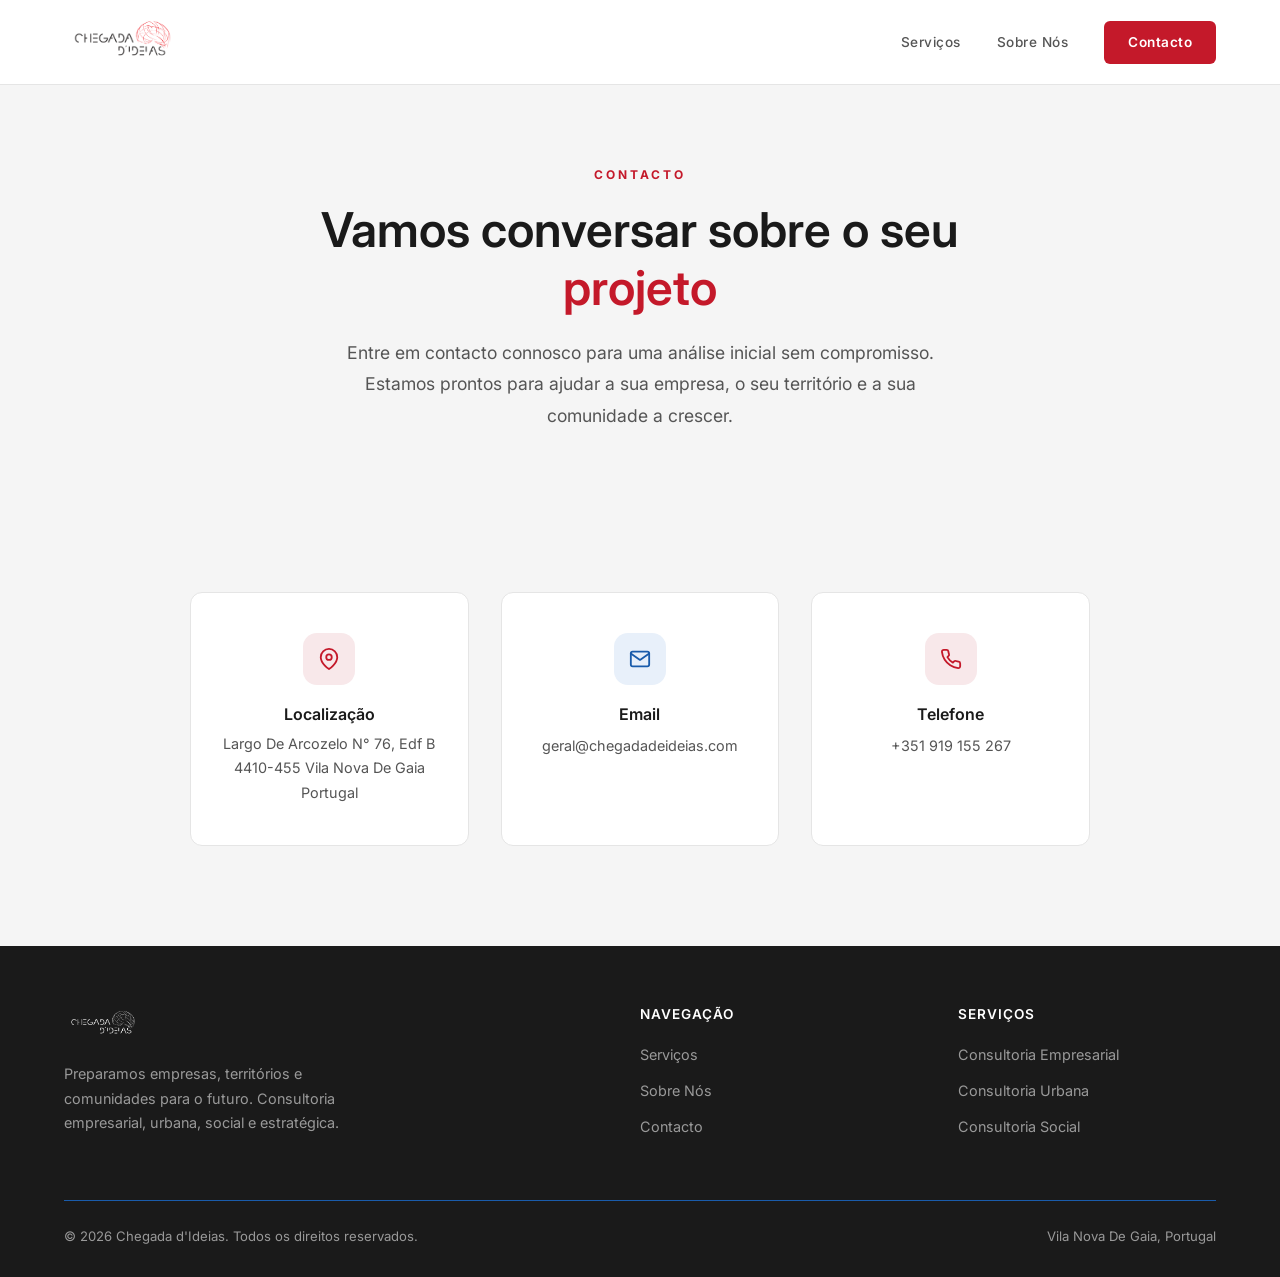
==== contacto.html @ 341591a8 "Adicionar páginas Serviços, Sobre e Contacto com animações - Substituir mapa mundo por rede de conex" ====
<!DOCTYPE html>
<html lang="pt">
<head>
  <meta charset="UTF-8">
  <meta name="viewport" content="width=device-width, initial-scale=1.0">
  <title>Contacto — Chegada d'Ideias</title>
  <meta name="description" content="Entre em contacto com a Chegada d'Ideias. Consultoria empresarial, urbana e social em Vila Nova de Gaia, Portugal.">
  <link rel="icon" href="favicon.ico" type="image/x-icon">
  <link rel="apple-touch-icon" sizes="180x180" href="assets/favicon-180.png">
  <link rel="icon" type="image/png" sizes="192x192" href="assets/favicon-192.png">
  <link rel="preconnect" href="https://fonts.googleapis.com">
  <link rel="preconnect" href="https://fonts.gstatic.com" crossorigin>
  <link href="https://fonts.googleapis.com/css2?family=Inter:wght@400;500;600;700&display=swap" rel="stylesheet">
  <link rel="stylesheet" href="css/style.css">
</head>
<body>

  <!-- ====== NAVBAR ====== -->
  <nav class="navbar scrolled">
    <div class="container">
      <a href="index.html" class="nav-logo">
        <img src="assets/logo-cdi.png" alt="Chegada d'Ideias">
      </a>
      <div class="nav-links">
        <a href="servicos.html">Serviços</a>
        <a href="sobre.html">Sobre Nós</a>
        <a href="contacto.html" class="nav-cta active">Contacto</a>
      </div>
      <button class="nav-toggle" aria-label="Menu">
        <span></span>
        <span></span>
        <span></span>
      </button>
    </div>
  </nav>

  <!-- ====== CONTACTO - HERO ====== -->
  <section class="services-page-hero">
    <div class="container">
      <span class="section-label">Contacto</span>
      <h1 class="services-page-title">Vamos conversar sobre o seu <span>projeto</span></h1>
      <p class="services-page-subtitle">Entre em contacto connosco para uma análise inicial sem compromisso. Estamos prontos para ajudar a sua empresa, o seu território e a sua comunidade a crescer.</p>
    </div>
  </section>

  <!-- ====== CONTACTO - CARTÕES ====== -->
  <section class="contact" id="contacto">
    <div class="container">
      <div class="contact-cards reveal">
        <div class="contact-card">
          <div class="contact-item-icon">
            <svg viewBox="0 0 24 24"><path d="M21 10c0 7-9 13-9 13s-9-6-9-13a9 9 0 0 1 18 0z"/><circle cx="12" cy="10" r="3"/></svg>
          </div>
          <h4>Localização</h4>
          <p>Largo De Arcozelo N° 76, Edf B<br>4410-455 Vila Nova De Gaia<br>Portugal</p>
        </div>
        <div class="contact-card">
          <div class="contact-item-icon">
            <svg viewBox="0 0 24 24"><path d="M4 4h16c1.1 0 2 .9 2 2v12c0 1.1-.9 2-2 2H4c-1.1 0-2-.9-2-2V6c0-1.1.9-2 2-2z"/><polyline points="22,6 12,13 2,6"/></svg>
          </div>
          <h4>Email</h4>
          <a href="mailto:geral@chegadadeideias.com">geral@chegadadeideias.com</a>
        </div>
        <div class="contact-card">
          <div class="contact-item-icon">
            <svg viewBox="0 0 24 24"><path d="M22 16.92v3a2 2 0 0 1-2.18 2 19.79 19.79 0 0 1-8.63-3.07 19.5 19.5 0 0 1-6-6 19.79 19.79 0 0 1-3.07-8.67A2 2 0 0 1 4.11 2h3a2 2 0 0 1 2 1.72c.127.96.361 1.903.7 2.81a2 2 0 0 1-.45 2.11L8.09 9.91a16 16 0 0 0 6 6l1.27-1.27a2 2 0 0 1 2.11-.45c.907.339 1.85.573 2.81.7A2 2 0 0 1 22 16.92z"/></svg>
          </div>
          <h4>Telefone</h4>
          <a href="tel:+351919155267">+351 919 155 267</a>
        </div>
      </div>
    </div>
  </section>

  <!-- ====== FOOTER ====== -->
  <footer class="footer">
    <div class="container">
      <div class="footer-grid">
        <div class="footer-brand">
          <img src="assets/logo-cdi.png" alt="Chegada d'Ideias">
          <p>Preparamos empresas, territórios e comunidades para o futuro. Consultoria empresarial, urbana, social e estratégica.</p>
        </div>
        <div class="footer-col">
          <h4>Navegação</h4>
          <a href="servicos.html">Serviços</a>
          <a href="sobre.html">Sobre Nós</a>
          <a href="contacto.html">Contacto</a>
        </div>
        <div class="footer-col">
          <h4>Serviços</h4>
          <a href="servicos.html#empresarial">Consultoria Empresarial</a>
          <a href="servicos.html#urbana">Consultoria Urbana</a>
          <a href="servicos.html#social">Consultoria Social</a>
        </div>
      </div>
      <div class="footer-bottom">
        <span>&copy; 2026 Chegada d'Ideias. Todos os direitos reservados.</span>
        <span>Vila Nova De Gaia, Portugal</span>
      </div>
    </div>
  </footer>

  <script>
    // Mobile menu
    const toggle = document.querySelector('.nav-toggle');
    const navLinks = document.querySelector('.nav-links');
    toggle.addEventListener('click', () => {
      toggle.classList.toggle('active');
      navLinks.classList.toggle('open');
      document.body.style.overflow = navLinks.classList.contains('open') ? 'hidden' : '';
    });
    navLinks.querySelectorAll('a').forEach(link => {
      link.addEventListener('click', () => {
        toggle.classList.remove('active');
        navLinks.classList.remove('open');
        document.body.style.overflow = '';
      });
    });

    // Scroll reveal
    const reveals = document.querySelectorAll('.reveal');
    const revealObserver = new IntersectionObserver((entries) => {
      entries.forEach(entry => {
        if (entry.isIntersecting) {
          entry.target.classList.add('visible');
          revealObserver.unobserve(entry.target);
        }
      });
    }, { threshold: 0.15 });
    reveals.forEach(el => revealObserver.observe(el));
  </script>
</body>
</html>
---- css/style.css ----
/* ============================================
   Chegada d'Ideias — Landing Page Styles
   ============================================ */

/* --- Reset & Base --- */
*, *::before, *::after {
  margin: 0;
  padding: 0;
  box-sizing: border-box;
}

:root {
  --red: #C4192A;
  --red-dark: #9E1420;
  --red-light: #F8E8EA;
  --blue: #1A5CAB;
  --blue-dark: #134A8A;
  --blue-light: #E8F0FA;
  --green: #2E8B57;
  --green-dark: #1E6B3F;
  --green-light: #E8F5EE;
  --dark: #1A1A1A;
  --gray-900: #2D2D2D;
  --gray-700: #555555;
  --gray-400: #999999;
  --gray-200: #E5E5E5;
  --gray-100: #F5F5F5;
  --white: #FFFFFF;
  --font-heading: 'Inter', sans-serif;
  --font-body: 'Inter', sans-serif;
  --max-width: 1200px;
  --section-padding: 100px 0;
}

html {
  scroll-behavior: smooth;
  font-size: 16px;
}

body {
  font-family: var(--font-body);
  color: var(--dark);
  background: var(--white);
  line-height: 1.7;
  -webkit-font-smoothing: antialiased;
}

a {
  text-decoration: none;
  color: inherit;
}

ul { list-style: none; }

img { max-width: 100%; height: auto; }

.container {
  max-width: var(--max-width);
  margin: 0 auto;
  padding: 0 24px;
}

/* --- Typography --- */
h1, h2, h3, h4 {
  font-family: var(--font-heading);
  font-weight: 600;
  line-height: 1.2;
  color: var(--dark);
}

h1 { font-size: clamp(2.2rem, 5vw, 3.5rem); }
h2 { font-size: clamp(1.8rem, 3.5vw, 2.5rem); }
h3 { font-size: 1.25rem; }

.section-label {
  display: inline-block;
  font-size: 0.75rem;
  font-weight: 700;
  letter-spacing: 3px;
  text-transform: uppercase;
  color: var(--red);
  margin-bottom: 16px;
}

.section-title {
  margin-bottom: 20px;
}

.section-subtitle {
  font-size: 1.1rem;
  color: var(--gray-700);
  max-width: 600px;
  line-height: 1.8;
}

.section-header {
  margin-bottom: 64px;
}

.section-header.center {
  text-align: center;
}

.section-header.center .section-subtitle {
  margin: 0 auto;
}

/* --- Navigation --- */
.navbar {
  position: fixed;
  top: 0;
  left: 0;
  width: 100%;
  z-index: 1000;
  padding: 14px 0;
  background: rgba(255, 255, 255, 0.97);
  backdrop-filter: blur(10px);
  box-shadow: 0 1px 0 var(--gray-200);
}

.navbar .container {
  display: flex;
  justify-content: space-between;
  align-items: center;
}

.nav-logo img {
  height: 48px;
}

.nav-links {
  display: flex;
  gap: 36px;
  align-items: center;
}

.nav-links a {
  font-size: 0.85rem;
  font-weight: 500;
  letter-spacing: 0.5px;
  color: var(--gray-700);
  transition: color 0.2s;
  position: relative;
}

.nav-links a::after {
  content: '';
  position: absolute;
  bottom: -4px;
  left: 0;
  width: 0;
  height: 1.5px;
  background: var(--red);
  transition: width 0.3s ease;
}

.nav-links a:hover,
.nav-links a.active {
  color: var(--dark);
}

.nav-links a:hover::after,
.nav-links a.active::after {
  width: 100%;
}

.nav-cta {
  font-size: 0.85rem !important;
  font-weight: 600 !important;
  color: var(--white) !important;
  background: var(--red);
  padding: 10px 24px;
  border-radius: 6px;
  transition: background 0.2s, transform 0.2s !important;
}

.nav-cta::after { display: none !important; }

.nav-cta:hover {
  background: var(--red-dark) !important;
  transform: translateY(-1px);
}

/* Mobile menu toggle */
.nav-toggle {
  display: none;
  flex-direction: column;
  gap: 5px;
  background: none;
  border: none;
  cursor: pointer;
  padding: 4px;
}

.nav-toggle span {
  display: block;
  width: 24px;
  height: 2px;
  background: var(--dark);
  transition: all 0.3s ease;
}

.nav-toggle.active span:nth-child(1) {
  transform: rotate(45deg) translate(5px, 5px);
}
.nav-toggle.active span:nth-child(2) {
  opacity: 0;
}
.nav-toggle.active span:nth-child(3) {
  transform: rotate(-45deg) translate(5px, -5px);
}

/* --- Hero --- */
.hero {
  min-height: 100vh;
  display: flex;
  align-items: center;
  background: var(--white);
  position: relative;
  overflow: hidden;
}

.hero .container {
  display: grid;
  grid-template-columns: 1fr 1fr;
  gap: 60px;
  align-items: center;
}

.hero-content {
  position: relative;
  z-index: 2;
}

.hero-content h1 {
  margin-bottom: 24px;
}

.hero-content h1 span {
  color: var(--red);
}

.hero-content p {
  font-size: 1.15rem;
  color: var(--gray-700);
  line-height: 1.8;
  margin-bottom: 40px;
  max-width: 500px;
}

.hero-buttons {
  display: flex;
  gap: 16px;
  align-items: center;
}

.btn-primary {
  display: inline-flex;
  align-items: center;
  gap: 8px;
  padding: 14px 32px;
  background: var(--red);
  color: var(--white);
  font-size: 0.95rem;
  font-weight: 600;
  border-radius: 6px;
  border: none;
  cursor: pointer;
  transition: all 0.2s;
}

.btn-primary:hover {
  background: var(--red-dark);
  transform: translateY(-2px);
  box-shadow: 0 8px 24px rgba(196, 25, 42, 0.25);
}

.btn-secondary {
  display: inline-flex;
  align-items: center;
  gap: 8px;
  padding: 14px 32px;
  background: transparent;
  color: var(--blue);
  font-size: 0.95rem;
  font-weight: 600;
  border: 1.5px solid var(--blue);
  border-radius: 6px;
  cursor: pointer;
  transition: all 0.2s;
}

.btn-secondary:hover {
  background: var(--blue);
  color: var(--white);
  border-color: var(--blue);
  transform: translateY(-2px);
  box-shadow: 0 8px 24px rgba(26, 92, 171, 0.2);
}

/* Hero visual — network animation */
.hero-visual {
  position: relative;
  display: flex;
  justify-content: center;
  align-items: center;
}

#networkCanvas {
  width: 100%;
  max-width: 560px;
  aspect-ratio: 560 / 450;
}

@keyframes float {
  0%, 100% { transform: translateY(0); }
  50% { transform: translateY(-15px); }
}

/* --- About --- */
.about {
  padding: var(--section-padding);
  background: var(--gray-100);
}

.about-grid {
  display: grid;
  grid-template-columns: 1fr 1fr;
  gap: 80px;
  align-items: center;
}

.about-text p {
  color: var(--gray-700);
  margin-bottom: 24px;
  font-size: 1.05rem;
}

.about-stats {
  display: grid;
  grid-template-columns: 1fr 1fr;
  gap: 32px;
  margin-top: 40px;
}

.about-stat {
  padding: 24px;
  background: var(--white);
  border-radius: 12px;
}

.about-stat .number {
  font-size: 2rem;
  font-weight: 700;
  color: var(--red);
  display: block;
}

.about-stat:nth-child(2) .number,
.about-stat:nth-child(3) .number {
  color: var(--blue);
}

.about-stat .label {
  font-size: 0.85rem;
  color: var(--gray-400);
  margin-top: 4px;
  display: block;
}

.about-image {
  position: relative;
}

.about-image-wrapper {
  position: relative;
  border-radius: 16px;
  overflow: hidden;
  aspect-ratio: 4/3;
  background: var(--gray-200);
}

.about-image-wrapper::before {
  content: '';
  position: absolute;
  top: -20px;
  right: -20px;
  width: 120px;
  height: 120px;
  border: 2px solid var(--red);
  border-radius: 50%;
  opacity: 0.15;
  z-index: 0;
}

.about-values {
  display: flex;
  flex-direction: column;
  gap: 20px;
}

.value-item {
  display: flex;
  gap: 16px;
  align-items: flex-start;
}

.value-icon {
  width: 44px;
  height: 44px;
  min-width: 44px;
  background: var(--red-light);
  border-radius: 10px;
  display: flex;
  align-items: center;
  justify-content: center;
}

.value-icon svg {
  width: 20px;
  height: 20px;
  stroke: var(--red);
  fill: none;
  stroke-width: 2;
  stroke-linecap: round;
  stroke-linejoin: round;
}

.value-item:nth-child(2) .value-icon,
.value-item:nth-child(4) .value-icon {
  background: var(--blue-light);
}

.value-item:nth-child(2) .value-icon svg,
.value-item:nth-child(4) .value-icon svg {
  stroke: var(--blue);
}

.value-item h4 {
  font-size: 1rem;
  margin-bottom: 4px;
}

.value-item p {
  font-size: 0.9rem;
  color: var(--gray-700);
  line-height: 1.6;
}

/* --- Services --- */
.services {
  padding: var(--section-padding);
  background: var(--white);
}

.services-tabs {
  display: flex;
  gap: 8px;
  margin-bottom: 48px;
  justify-content: center;
}

.tab-btn {
  padding: 12px 28px;
  border: 1.5px solid var(--gray-200);
  background: transparent;
  border-radius: 6px;
  font-size: 0.9rem;
  font-weight: 500;
  color: var(--gray-700);
  cursor: pointer;
  transition: all 0.2s;
}

.tab-btn.active {
  background: var(--dark);
  color: var(--white);
  border-color: var(--dark);
}

.tab-btn:hover:not(.active) {
  border-color: var(--dark);
}

.services-grid {
  display: grid;
  grid-template-columns: repeat(3, 1fr);
  gap: 24px;
}

.service-card {
  padding: 36px 28px;
  border: 1px solid var(--gray-200);
  border-radius: 12px;
  transition: all 0.3s ease;
  cursor: default;
}

.service-card:hover {
  border-color: transparent;
  box-shadow: 0 8px 32px rgba(0,0,0,0.08);
  transform: translateY(-4px);
}

.service-card:hover .service-icon {
  transform: scale(1.1) rotate(5deg);
}

/* Staggered card entrance when accordion opens */
.accordion-panel .service-card {
  opacity: 0;
  transform: translateY(20px);
  transition: opacity 0.4s ease, transform 0.4s ease, border-color 0.3s ease, box-shadow 0.3s ease;
}

.accordion-panel.open .service-card {
  opacity: 1;
  transform: translateY(0);
}

.accordion-panel.open .service-card:nth-child(1) { transition-delay: 0.05s; }
.accordion-panel.open .service-card:nth-child(2) { transition-delay: 0.1s; }
.accordion-panel.open .service-card:nth-child(3) { transition-delay: 0.15s; }
.accordion-panel.open .service-card:nth-child(4) { transition-delay: 0.2s; }
.accordion-panel.open .service-card:nth-child(5) { transition-delay: 0.25s; }
.accordion-panel.open .service-card:nth-child(6) { transition-delay: 0.3s; }

/* Icon bounce on card appear */
.accordion-panel .service-icon {
  transform: scale(0.8);
  transition: transform 0.4s cubic-bezier(0.34, 1.56, 0.64, 1);
}

.accordion-panel.open .service-icon {
  transform: scale(1);
}

.accordion-panel.open .service-card:nth-child(1) .service-icon { transition-delay: 0.15s; }
.accordion-panel.open .service-card:nth-child(2) .service-icon { transition-delay: 0.2s; }
.accordion-panel.open .service-card:nth-child(3) .service-icon { transition-delay: 0.25s; }
.accordion-panel.open .service-card:nth-child(4) .service-icon { transition-delay: 0.3s; }
.accordion-panel.open .service-card:nth-child(5) .service-icon { transition-delay: 0.35s; }
.accordion-panel.open .service-card:nth-child(6) .service-icon { transition-delay: 0.4s; }

/* Colored border on hover per area */
#panel-empresarial .service-card:hover {
  border-color: var(--red);
}

#panel-urbana .service-card:hover {
  border-color: var(--blue);
}

#panel-social .service-card:hover {
  border-color: var(--green);
}

.service-icon {
  width: 48px;
  height: 48px;
  background: var(--red-light);
  border-radius: 12px;
  display: flex;
  align-items: center;
  justify-content: center;
  margin-bottom: 20px;
  transition: transform 0.3s ease;
}

.service-icon svg {
  width: 22px;
  height: 22px;
  stroke: var(--red);
  fill: none;
  stroke-width: 2;
  stroke-linecap: round;
  stroke-linejoin: round;
}

.service-card h3 {
  margin-bottom: 12px;
  font-size: 1.1rem;
}

.service-card p {
  font-size: 0.9rem;
  color: var(--gray-700);
  line-height: 1.7;
}

.service-icon.icon-blue {
  background: var(--blue-light);
}

.service-icon.icon-blue svg {
  stroke: var(--blue);
}

.service-icon.icon-green {
  background: var(--green-light);
}

.service-icon.icon-green svg {
  stroke: var(--green);
}

.tab-content {
  display: none;
}

.tab-content.active {
  display: block;
}

/* --- Contact --- */
.contact {
  padding: var(--section-padding);
  background: var(--gray-100);
}

.contact-cards {
  display: grid;
  grid-template-columns: repeat(3, 1fr);
  gap: 32px;
  max-width: 900px;
  margin: 0 auto;
}

.contact-card {
  text-align: center;
  padding: 40px 28px;
  background: var(--white);
  border: 1px solid var(--gray-200);
  border-radius: 12px;
  transition: all 0.3s ease;
}

.contact-card:hover {
  border-color: transparent;
  box-shadow: 0 8px 32px rgba(0,0,0,0.08);
  transform: translateY(-4px);
}

.contact-card .contact-item-icon {
  width: 52px;
  height: 52px;
  background: var(--red-light);
  border-radius: 14px;
  display: flex;
  align-items: center;
  justify-content: center;
  margin: 0 auto 20px;
}

.contact-card .contact-item-icon svg {
  width: 22px;
  height: 22px;
  stroke: var(--red);
  fill: none;
  stroke-width: 2;
  stroke-linecap: round;
  stroke-linejoin: round;
}

.contact-card:nth-child(2) .contact-item-icon {
  background: var(--blue-light);
}

.contact-card:nth-child(2) .contact-item-icon svg {
  stroke: var(--blue);
}

.contact-card h4 {
  font-size: 1rem;
  margin-bottom: 8px;
}

.contact-card p,
.contact-card a {
  font-size: 0.9rem;
  color: var(--gray-700);
  transition: color 0.2s;
}

.contact-card a:hover {
  color: var(--blue);
}

/* --- Footer --- */
.footer {
  background: var(--dark);
  color: var(--gray-400);
  padding: 60px 0 30px;
}

.footer-grid {
  display: grid;
  grid-template-columns: 2fr 1fr 1fr;
  gap: 60px;
  margin-bottom: 48px;
}

.footer-brand img {
  height: 32px;
  filter: brightness(0) invert(1);
  margin-bottom: 16px;
}

.footer-brand p {
  font-size: 0.9rem;
  line-height: 1.7;
  max-width: 320px;
}

.footer-col h4 {
  color: var(--white);
  font-size: 0.85rem;
  font-weight: 600;
  letter-spacing: 1px;
  text-transform: uppercase;
  margin-bottom: 20px;
}

.footer-col a {
  display: block;
  font-size: 0.9rem;
  color: var(--gray-400);
  margin-bottom: 12px;
  transition: color 0.2s;
}

.footer-col a:hover {
  color: var(--white);
}

.footer-bottom {
  border-top: 1px solid var(--blue);
  padding-top: 24px;
  display: flex;
  justify-content: space-between;
  align-items: center;
  font-size: 0.82rem;
}

/* --- Animations (scroll reveal) --- */
.reveal {
  opacity: 0;
  transform: translateY(30px);
  transition: opacity 0.6s ease, transform 0.6s ease;
}

.reveal.visible {
  opacity: 1;
  transform: translateY(0);
}

/* --- Services Page --- */
.services-page-hero {
  padding: 160px 0 60px;
  background: var(--gray-100);
  text-align: center;
}

.services-page-title {
  font-size: clamp(2rem, 4vw, 3rem);
  max-width: 700px;
  margin: 0 auto 20px;
}

.services-page-title span {
  color: var(--red);
}

.services-page-subtitle {
  font-size: 1.1rem;
  color: var(--gray-700);
  max-width: 600px;
  margin: 0 auto;
  line-height: 1.8;
}

.services-page-section {
  padding: 80px 0;
}

.services-page-section.section-alt {
  background: var(--gray-100);
}

.services-page-section-header {
  margin-bottom: 48px;
}

.services-page-section-label {
  display: flex;
  align-items: center;
  gap: 14px;
  margin-bottom: 12px;
}

.services-page-dot {
  width: 12px;
  height: 12px;
  border-radius: 50%;
  display: inline-block;
}

.services-page-dot.dot-red { background: var(--red); }
.services-page-dot.dot-blue { background: var(--blue); }
.services-page-dot.dot-green { background: var(--green); }

.services-page-section-header h2 {
  font-size: clamp(1.5rem, 3vw, 2rem);
}

.services-page-section-header p {
  font-size: 1.05rem;
  color: var(--gray-700);
  max-width: 600px;
  line-height: 1.7;
}

.services-page-cards {
  padding: 80px 0;
}

.services-accordion {
  display: grid;
  grid-template-columns: repeat(3, 1fr);
  gap: 20px;
  align-items: start;
}

.accordion-card {
  background: var(--white);
  border: 1px solid var(--gray-200);
  border-radius: 16px;
  overflow: hidden;
  transition: box-shadow 0.3s ease, border-color 0.3s ease;
}

.accordion-card:hover {
  border-color: var(--gray-400);
}

.accordion-card.open {
  border-color: var(--red);
  box-shadow: 0 12px 40px rgba(0,0,0,0.1);
}

.accordion-card.open#urbana {
  border-color: var(--blue);
}

.accordion-card.open#social {
  border-color: var(--green);
}

.accordion-header {
  display: flex;
  flex-direction: column;
  align-items: flex-start;
  width: 100%;
  padding: 28px 24px;
  background: none;
  border: none;
  cursor: pointer;
  text-align: left;
  gap: 16px;
}

.accordion-header-left {
  display: flex;
  flex-direction: column;
  align-items: flex-start;
  gap: 16px;
}

.accordion-icon {
  width: 56px;
  height: 56px;
  min-width: 56px;
  border-radius: 14px;
  display: flex;
  align-items: center;
  justify-content: center;
}

.accordion-icon.icon-red {
  background: var(--red-light);
}

.accordion-icon.icon-red svg {
  width: 26px;
  height: 26px;
  stroke: var(--red);
  fill: none;
  stroke-width: 2;
  stroke-linecap: round;
  stroke-linejoin: round;
}

.accordion-icon.icon-blue {
  background: var(--blue-light);
}

.accordion-icon.icon-blue svg {
  width: 26px;
  height: 26px;
  stroke: var(--blue);
  fill: none;
  stroke-width: 2;
  stroke-linecap: round;
  stroke-linejoin: round;
}

.accordion-icon.icon-green {
  background: var(--green-light);
}

.accordion-icon.icon-green svg {
  width: 26px;
  height: 26px;
  stroke: var(--green);
  fill: none;
  stroke-width: 2;
  stroke-linecap: round;
  stroke-linejoin: round;
}

.accordion-header h2 {
  font-size: 1.35rem;
  margin-bottom: 4px;
}

.accordion-header p {
  font-size: 0.9rem;
  color: var(--gray-700);
  line-height: 1.5;
}

.accordion-arrow {
  width: 40px;
  height: 40px;
  min-width: 40px;
  border-radius: 50%;
  background: var(--gray-100);
  display: flex;
  align-items: center;
  justify-content: center;
  align-self: center;
  transition: transform 0.4s cubic-bezier(0.4, 0, 0.2, 1), background 0.3s ease;
}

.accordion-arrow svg {
  width: 20px;
  height: 20px;
  stroke: var(--gray-700);
  fill: none;
  stroke-width: 2;
  stroke-linecap: round;
  stroke-linejoin: round;
}

.accordion-card.open .accordion-arrow {
  transform: rotate(180deg);
  background: var(--dark);
}

.accordion-card.open .accordion-arrow svg {
  stroke: var(--white);
}

.accordion-body {
  max-height: 0;
  overflow: hidden;
  transition: max-height 0.5s cubic-bezier(0.4, 0, 0.2, 1);
}

.accordion-panel {
  grid-column: 1 / -1;
  max-height: 0;
  overflow: hidden;
  transition: max-height 0.5s cubic-bezier(0.4, 0, 0.2, 1);
}

.accordion-panel-inner {
  padding: 8px 0 20px;
}

.accordion-panel .services-grid {
  grid-template-columns: repeat(3, 1fr);
  gap: 20px;
}

.services-page-cta {
  padding: 80px 0;
  background: var(--dark);
  text-align: center;
}

.services-page-cta-content h2 {
  color: var(--white);
  font-size: clamp(1.5rem, 3vw, 2.2rem);
  margin-bottom: 16px;
}

.services-page-cta-content p {
  color: var(--gray-400);
  font-size: 1.1rem;
  margin-bottom: 32px;
}

/* --- About Page --- */
.about-page-hero {
  padding: 160px 0 60px;
  background: var(--gray-100);
  text-align: center;
}

.about-page-title {
  font-size: clamp(2rem, 4vw, 3rem);
  max-width: 700px;
  margin: 0 auto;
}

.about-page-title span {
  color: var(--red);
}

.about-page-content {
  padding: 80px 0 100px;
}

.about-page-grid {
  display: grid;
  grid-template-columns: 1fr 380px;
  gap: 80px;
  align-items: start;
}

.about-page-intro {
  margin-bottom: 48px;
  padding-bottom: 48px;
  border-bottom: 1px solid var(--gray-200);
}

.about-page-text .lead {
  font-size: 1.25rem;
  color: var(--gray-700);
  line-height: 1.9;
  font-weight: 500;
}

.about-page-block {
  margin-bottom: 40px;
}

.about-page-block h2 {
  font-size: 1.3rem;
  margin-bottom: 16px;
  color: var(--dark);
  position: relative;
  padding-left: 20px;
}

.about-page-block h2::before {
  content: '';
  position: absolute;
  left: 0;
  top: 4px;
  width: 4px;
  height: 22px;
  background: var(--red);
  border-radius: 2px;
}

.about-page-block:nth-child(3) h2::before { background: var(--blue); }
.about-page-block:nth-child(4) h2::before { background: var(--red); }
.about-page-block:nth-child(5) h2::before { background: var(--blue); }

.about-page-block p {
  font-size: 1.05rem;
  color: var(--gray-700);
  line-height: 1.85;
}

.about-page-cta {
  margin-top: 56px;
  padding-top: 48px;
  border-top: 1px solid var(--gray-200);
  text-align: center;
}

.about-page-cta .lead {
  font-size: 1.3rem;
  font-weight: 600;
  color: var(--dark);
  margin-bottom: 28px;
  font-style: italic;
}

.about-page-sidebar {
  position: sticky;
  top: 100px;
}

.about-page-values {
  background: var(--gray-100);
  border-radius: 16px;
  padding: 32px;
  margin-bottom: 24px;
}

.about-page-values h3 {
  font-size: 1rem;
  font-weight: 700;
  text-transform: uppercase;
  letter-spacing: 2px;
  color: var(--dark);
  margin-bottom: 24px;
  font-size: 0.8rem;
}

.about-page-values .value-item {
  margin-bottom: 20px;
}

.about-page-values .value-item:last-child {
  margin-bottom: 0;
}

.about-page-stats {
  display: grid;
  grid-template-columns: 1fr 1fr;
  gap: 16px;
}

.about-page-stats .about-stat {
  background: var(--gray-100);
  border-radius: 12px;
  padding: 24px;
  text-align: center;
}

/* --- Responsive --- */
@media (max-width: 1024px) {
  .hero .container {
    grid-template-columns: 1fr;
    gap: 40px;
    text-align: center;
  }

  .hero-content p { margin: 0 auto 40px; }
  .hero-buttons { justify-content: center; }
  .hero-visual { display: none; }

  .about-grid {
    grid-template-columns: 1fr;
    gap: 48px;
  }

  .about-image { order: -1; }

  .about-page-grid {
    grid-template-columns: 1fr;
    gap: 48px;
  }

  .about-page-sidebar {
    position: static;
  }

  .services-accordion {
    grid-template-columns: 1fr;
  }

  .accordion-header {
    flex-direction: row;
    align-items: center;
    justify-content: space-between;
    padding: 32px 36px;
    gap: 24px;
  }

  .accordion-header-left {
    flex-direction: row;
    align-items: center;
    gap: 24px;
  }

  .accordion-panel .services-grid {
    grid-template-columns: repeat(2, 1fr);
  }

  .services-grid {
    grid-template-columns: repeat(2, 1fr);
  }

  .contact-cards {
    grid-template-columns: repeat(3, 1fr);
  }

  .footer-grid {
    grid-template-columns: 1fr 1fr;
    gap: 40px;
  }
}

@media (max-width: 768px) {
  :root {
    --section-padding: 72px 0;
  }

  .nav-links {
    display: none;
    position: fixed;
    top: 0;
    left: 0;
    width: 100%;
    height: 100vh;
    background: var(--white);
    flex-direction: column;
    justify-content: center;
    gap: 32px;
    z-index: 999;
  }

  .nav-links.open {
    display: flex;
  }

  .nav-links a {
    font-size: 1.2rem;
  }

  .nav-toggle {
    display: flex;
    z-index: 1001;
  }

  .services-grid {
    grid-template-columns: 1fr;
  }

  .services-tabs {
    flex-wrap: wrap;
  }


  .contact-cards {
    grid-template-columns: 1fr;
    max-width: 400px;
    margin: 0 auto;
  }

  .about-stats {
    grid-template-columns: 1fr 1fr;
  }

  .services-page-hero {
    padding: 120px 0 40px;
  }

  .services-page-cards {
    padding: 48px 0;
  }

  .accordion-header {
    padding: 24px 20px;
    gap: 16px;
  }

  .accordion-header-left {
    gap: 16px;
  }

  .accordion-icon {
    width: 48px;
    height: 48px;
    min-width: 48px;
  }

  .accordion-header h2 {
    font-size: 1.1rem;
  }

  .accordion-header p {
    font-size: 0.82rem;
  }

  .accordion-panel .services-grid {
    grid-template-columns: 1fr;
  }

  .services-page-cta {
    padding: 48px 0;
  }

  .about-page-hero {
    padding: 120px 0 40px;
  }

  .about-page-content {
    padding: 48px 0 72px;
  }

  .about-page-stats {
    grid-template-columns: 1fr 1fr;
  }

  .footer-grid {
    grid-template-columns: 1fr;
    gap: 32px;
  }

  .footer-bottom {
    flex-direction: column;
    gap: 12px;
    text-align: center;
  }

  .hero-buttons {
    flex-direction: column;
  }
}
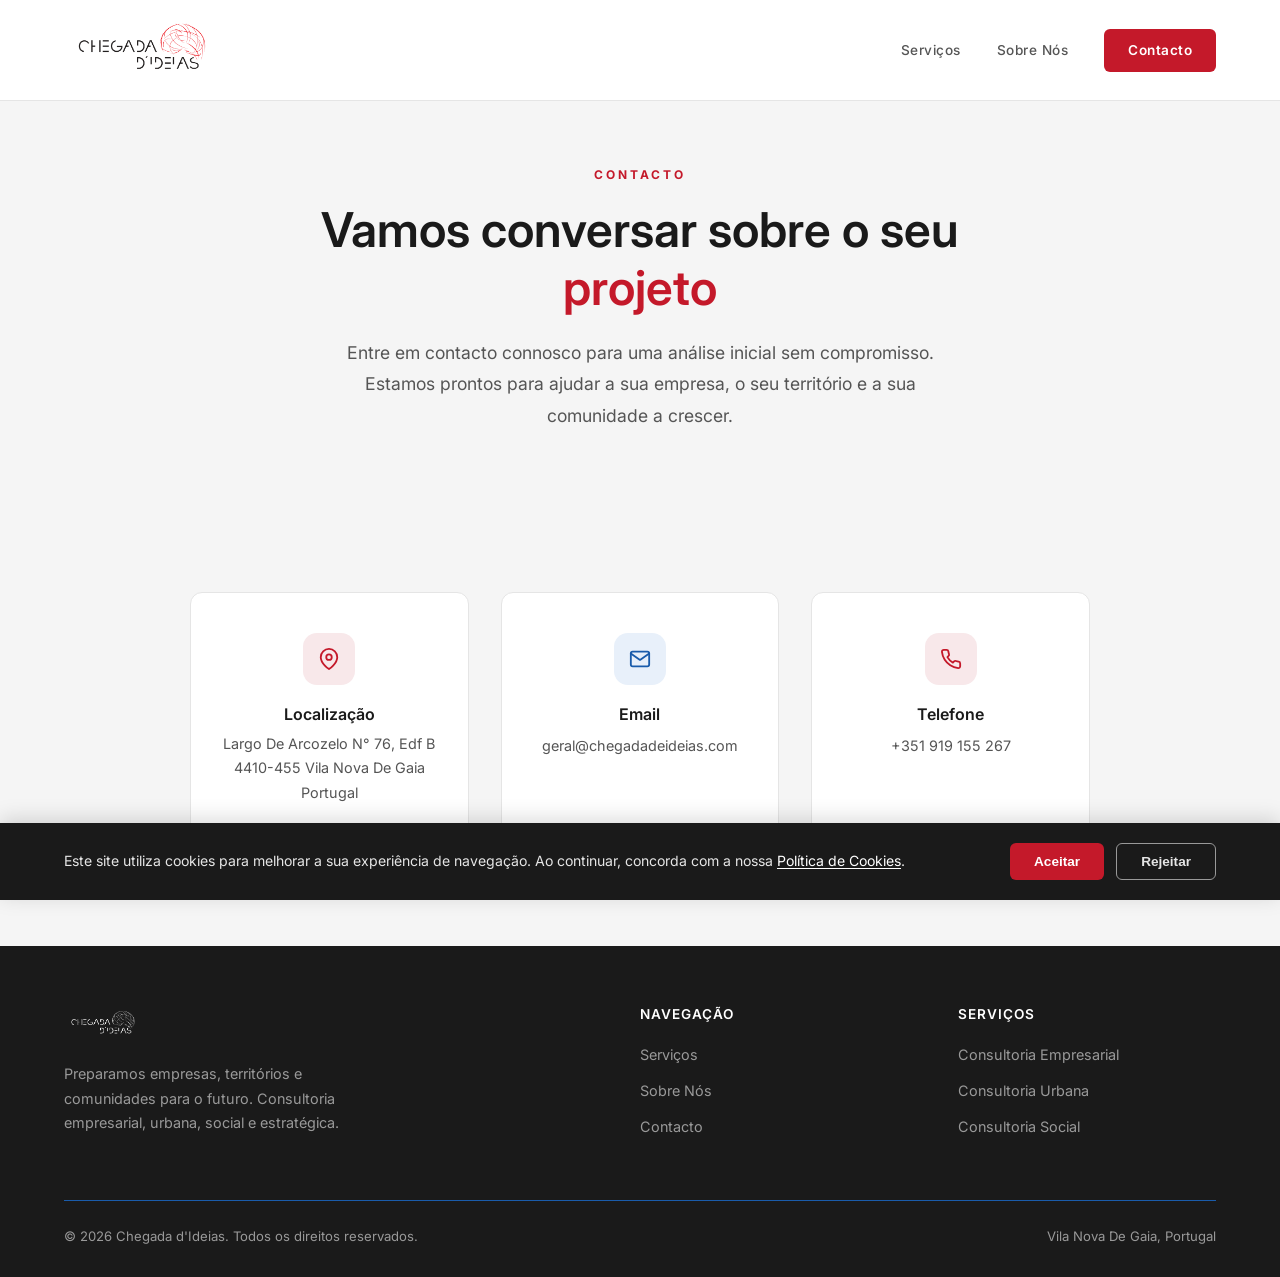
==== commit b3fd07e7: "Aumentar logotipo na navbar e adicionar banner de cookies RGPD Co-Authored-By: Claude Opus 4.6 <nore" ====
--- a/contacto.html
+++ b/contacto.html
@@ -100,6 +100,17 @@
     </div>
   </footer>
 
+  <!-- ====== COOKIE BANNER ====== -->
+  <div class="cookie-banner" id="cookieBanner">
+    <div class="container">
+      <p>Este site utiliza cookies para melhorar a sua experiência de navegação. Ao continuar, concorda com a nossa <a href="#">Política de Cookies</a>.</p>
+      <div class="cookie-buttons">
+        <button class="cookie-btn cookie-btn-accept" id="cookieAccept">Aceitar</button>
+        <button class="cookie-btn cookie-btn-reject" id="cookieReject">Rejeitar</button>
+      </div>
+    </div>
+  </div>
+
   <script>
     // Mobile menu
     const toggle = document.querySelector('.nav-toggle');
@@ -128,6 +139,16 @@
       });
     }, { threshold: 0.15 });
     reveals.forEach(el => revealObserver.observe(el));
+
+    // Cookie consent
+    const cookieBanner = document.getElementById('cookieBanner');
+    const cookieAccept = document.getElementById('cookieAccept');
+    const cookieReject = document.getElementById('cookieReject');
+    if (cookieBanner && !localStorage.getItem('cookieConsent')) {
+      setTimeout(() => cookieBanner.classList.add('visible'), 800);
+    }
+    if (cookieAccept) cookieAccept.addEventListener('click', () => { localStorage.setItem('cookieConsent', 'accepted'); cookieBanner.classList.remove('visible'); });
+    if (cookieReject) cookieReject.addEventListener('click', () => { localStorage.setItem('cookieConsent', 'rejected'); cookieBanner.classList.remove('visible'); });
   </script>
 </body>
 </html>
--- a/css/style.css
+++ b/css/style.css
@@ -125,7 +125,7 @@
 }
 
 .nav-logo img {
-  height: 48px;
+  height: 64px;
 }
 
 .nav-links {
@@ -1324,3 +1324,93 @@
     flex-direction: column;
   }
 }
+
+/* --- Cookie Consent Banner --- */
+.cookie-banner {
+  position: fixed;
+  bottom: 0;
+  left: 0;
+  width: 100%;
+  background: var(--dark);
+  color: var(--gray-200);
+  z-index: 9999;
+  padding: 20px 0;
+  box-shadow: 0 -4px 20px rgba(0,0,0,0.15);
+  transform: translateY(100%);
+  transition: transform 0.4s ease;
+}
+
+.cookie-banner.visible {
+  transform: translateY(0);
+}
+
+.cookie-banner .container {
+  display: flex;
+  align-items: center;
+  justify-content: space-between;
+  gap: 24px;
+}
+
+.cookie-banner p {
+  font-size: 0.88rem;
+  line-height: 1.6;
+  flex: 1;
+}
+
+.cookie-banner a {
+  color: var(--white);
+  text-decoration: underline;
+  text-underline-offset: 2px;
+}
+
+.cookie-banner a:hover {
+  color: var(--red-light);
+}
+
+.cookie-buttons {
+  display: flex;
+  gap: 12px;
+  flex-shrink: 0;
+}
+
+.cookie-btn {
+  padding: 10px 24px;
+  border-radius: 6px;
+  font-size: 0.85rem;
+  font-weight: 600;
+  cursor: pointer;
+  border: none;
+  transition: all 0.2s;
+}
+
+.cookie-btn-accept {
+  background: var(--red);
+  color: var(--white);
+}
+
+.cookie-btn-accept:hover {
+  background: var(--red-dark);
+}
+
+.cookie-btn-reject {
+  background: transparent;
+  color: var(--gray-200);
+  border: 1px solid var(--gray-400);
+}
+
+.cookie-btn-reject:hover {
+  border-color: var(--white);
+  color: var(--white);
+}
+
+@media (max-width: 768px) {
+  .cookie-banner .container {
+    flex-direction: column;
+    text-align: center;
+  }
+
+  .cookie-buttons {
+    width: 100%;
+    justify-content: center;
+  }
+}
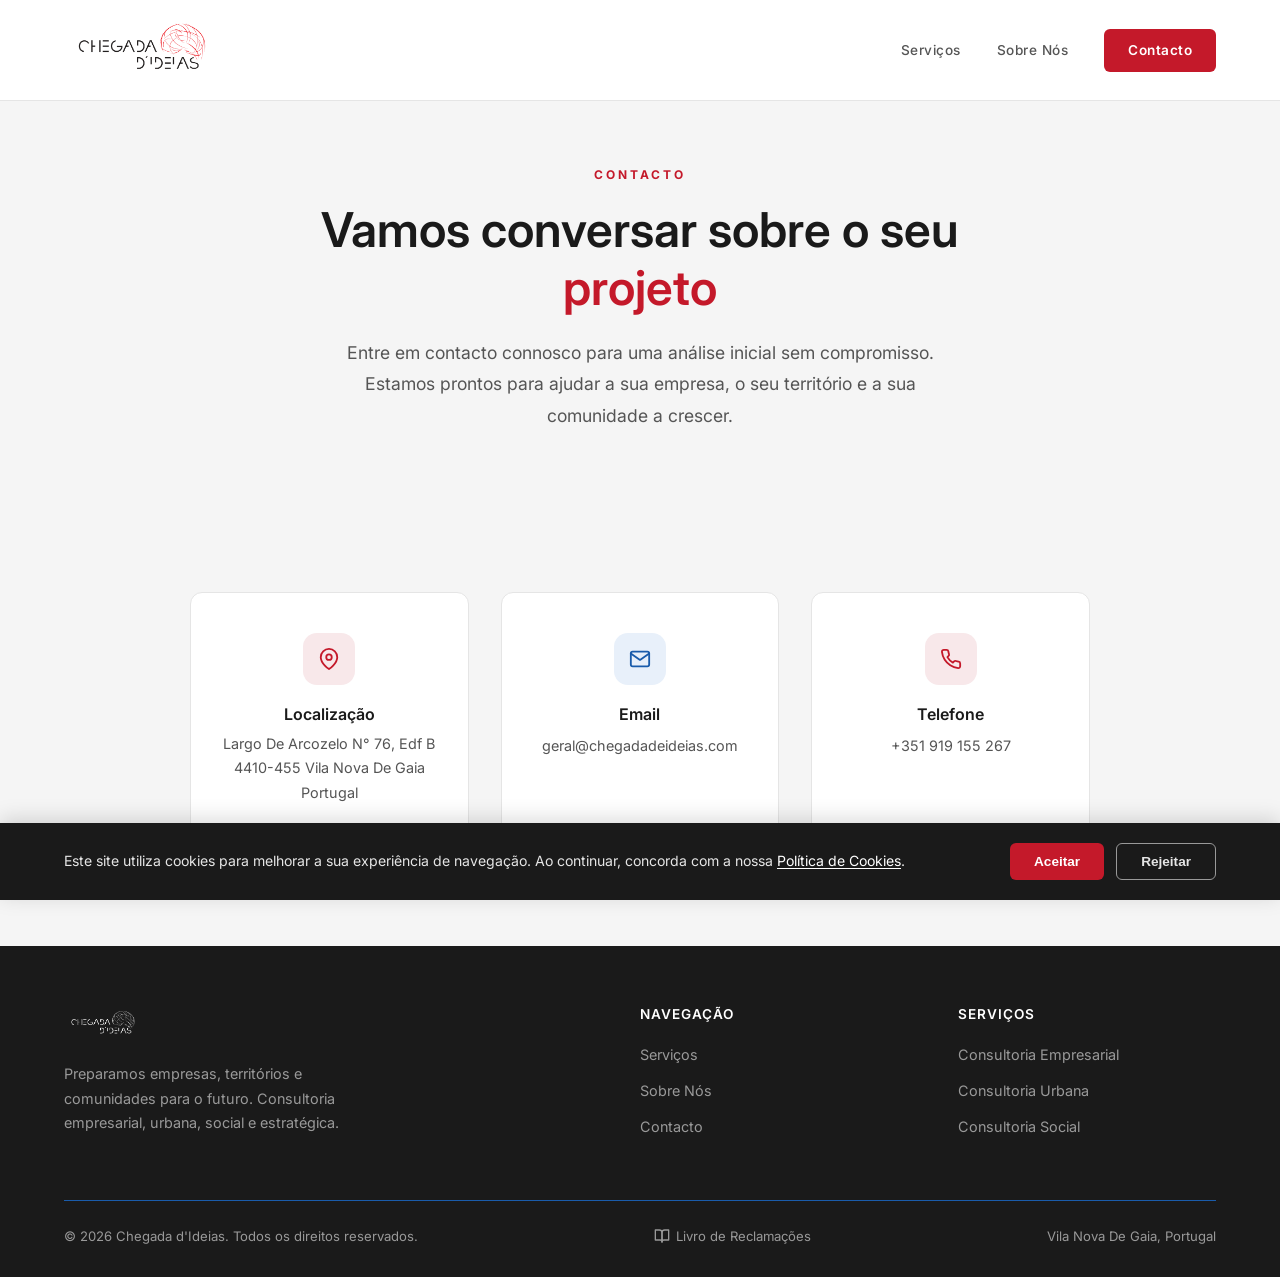
==== commit c0629865: "Adicionar espaçamento hero e Livro de Reclamações no footer Co-Authored-By: Claude Opus 4.6 <noreply" ====
--- a/contacto.html
+++ b/contacto.html
@@ -95,6 +95,10 @@
       </div>
       <div class="footer-bottom">
         <span>&copy; 2026 Chegada d'Ideias. Todos os direitos reservados.</span>
+        <a href="https://www.livroreclamacoes.pt/" target="_blank" rel="noopener noreferrer" class="footer-reclamacoes">
+          <svg width="16" height="16" viewBox="0 0 24 24" fill="none" stroke="currentColor" stroke-width="2" stroke-linecap="round" stroke-linejoin="round"><path d="M2 3h6a4 4 0 0 1 4 4v14a3 3 0 0 0-3-3H2z"/><path d="M22 3h-6a4 4 0 0 0-4 4v14a3 3 0 0 1 3-3h7z"/></svg>
+          Livro de Reclamações
+        </a>
         <span>Vila Nova De Gaia, Portugal</span>
       </div>
     </div>
--- a/css/style.css
+++ b/css/style.css
@@ -215,6 +215,7 @@
   min-height: 100vh;
   display: flex;
   align-items: center;
+  padding-top: 100px;
   background: var(--white);
   position: relative;
   overflow: hidden;
@@ -740,6 +741,18 @@
   justify-content: space-between;
   align-items: center;
   font-size: 0.82rem;
+}
+
+.footer-reclamacoes {
+  display: inline-flex;
+  align-items: center;
+  gap: 6px;
+  color: var(--gray-400);
+  transition: color 0.2s;
+}
+
+.footer-reclamacoes:hover {
+  color: var(--white);
 }
 
 /* --- Animations (scroll reveal) --- */
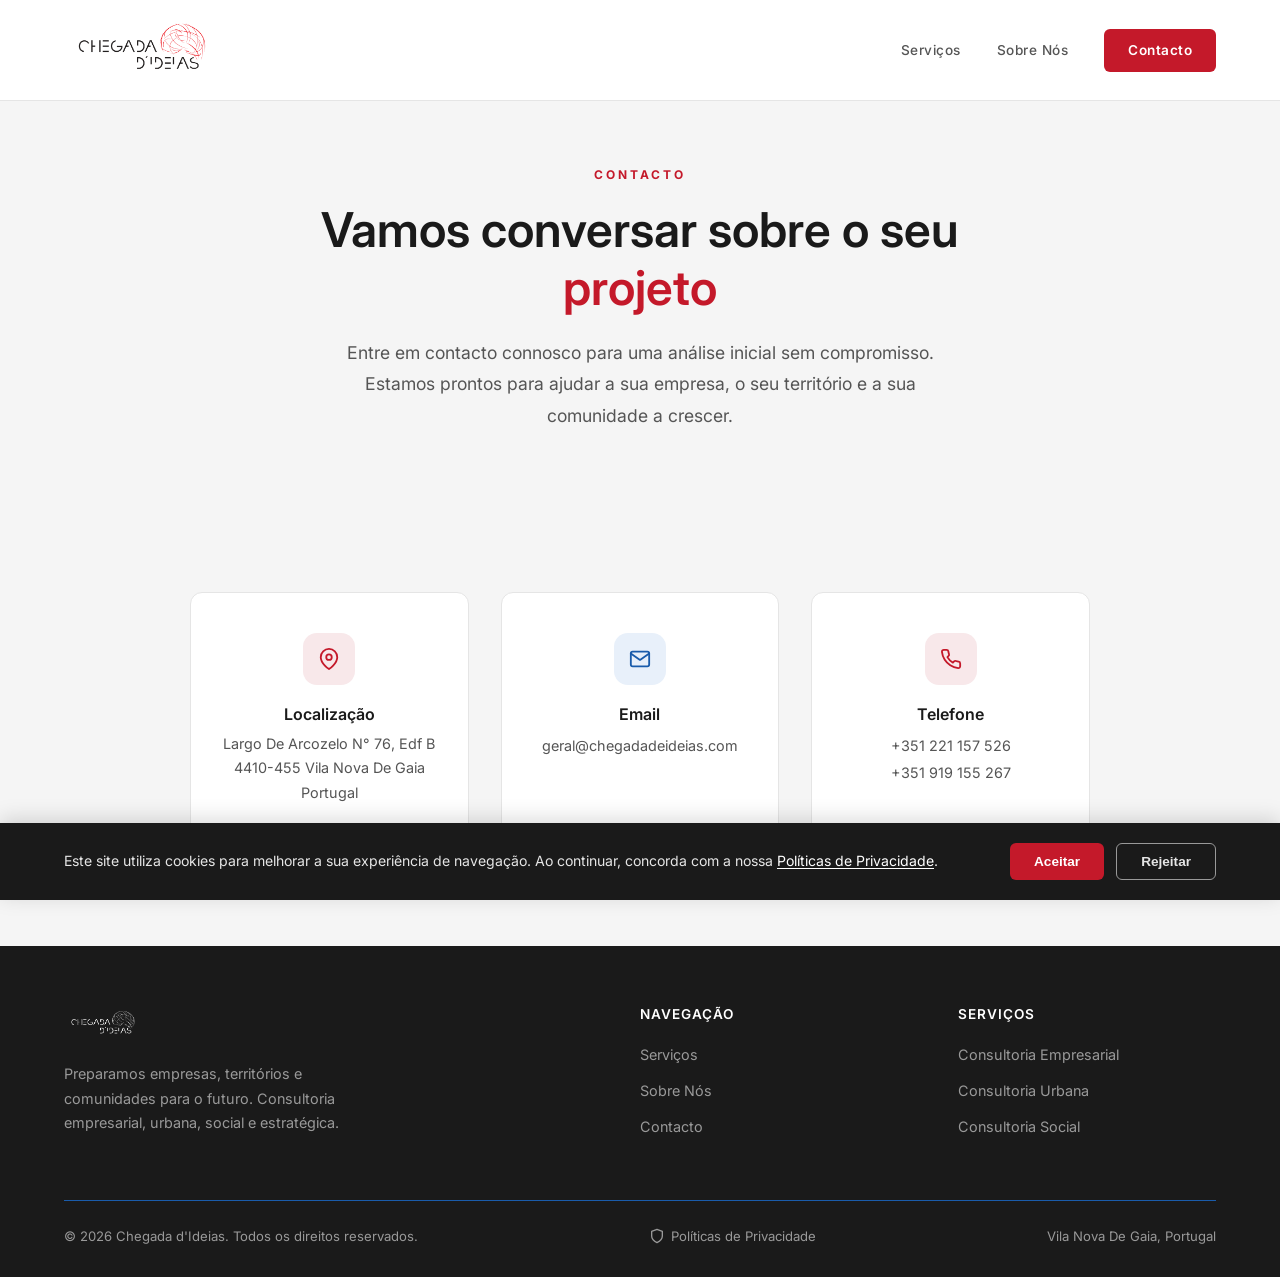
==== commit 426fa53b: "Adicionar página Políticas de Privacidade, telefone fixo e remover Livro de Reclamações Co-Authored-" ====
--- a/contacto.html
+++ b/contacto.html
@@ -66,6 +66,7 @@
             <svg viewBox="0 0 24 24"><path d="M22 16.92v3a2 2 0 0 1-2.18 2 19.79 19.79 0 0 1-8.63-3.07 19.5 19.5 0 0 1-6-6 19.79 19.79 0 0 1-3.07-8.67A2 2 0 0 1 4.11 2h3a2 2 0 0 1 2 1.72c.127.96.361 1.903.7 2.81a2 2 0 0 1-.45 2.11L8.09 9.91a16 16 0 0 0 6 6l1.27-1.27a2 2 0 0 1 2.11-.45c.907.339 1.85.573 2.81.7A2 2 0 0 1 22 16.92z"/></svg>
           </div>
           <h4>Telefone</h4>
+          <a href="tel:+351221157526">+351 221 157 526</a><br>
           <a href="tel:+351919155267">+351 919 155 267</a>
         </div>
       </div>
@@ -95,9 +96,9 @@
       </div>
       <div class="footer-bottom">
         <span>&copy; 2026 Chegada d'Ideias. Todos os direitos reservados.</span>
-        <a href="https://www.livroreclamacoes.pt/" target="_blank" rel="noopener noreferrer" class="footer-reclamacoes">
-          <svg width="16" height="16" viewBox="0 0 24 24" fill="none" stroke="currentColor" stroke-width="2" stroke-linecap="round" stroke-linejoin="round"><path d="M2 3h6a4 4 0 0 1 4 4v14a3 3 0 0 0-3-3H2z"/><path d="M22 3h-6a4 4 0 0 0-4 4v14a3 3 0 0 1 3-3h7z"/></svg>
-          Livro de Reclamações
+        <a href="privacidade.html" class="footer-reclamacoes">
+          <svg width="16" height="16" viewBox="0 0 24 24" fill="none" stroke="currentColor" stroke-width="2" stroke-linecap="round" stroke-linejoin="round"><path d="M12 22s8-4 8-10V5l-8-3-8 3v7c0 6 8 10 8 10z"/></svg>
+          Políticas de Privacidade
         </a>
         <span>Vila Nova De Gaia, Portugal</span>
       </div>
@@ -107,7 +108,7 @@
   <!-- ====== COOKIE BANNER ====== -->
   <div class="cookie-banner" id="cookieBanner">
     <div class="container">
-      <p>Este site utiliza cookies para melhorar a sua experiência de navegação. Ao continuar, concorda com a nossa <a href="#">Política de Cookies</a>.</p>
+      <p>Este site utiliza cookies para melhorar a sua experiência de navegação. Ao continuar, concorda com a nossa <a href="privacidade.html">Políticas de Privacidade</a>.</p>
       <div class="cookie-buttons">
         <button class="cookie-btn cookie-btn-accept" id="cookieAccept">Aceitar</button>
         <button class="cookie-btn cookie-btn-reject" id="cookieReject">Rejeitar</button>
--- a/css/style.css
+++ b/css/style.css
@@ -755,6 +755,83 @@
   color: var(--white);
 }
 
+/* --- Privacy Page --- */
+.privacy-content {
+  padding: 80px 0 100px;
+}
+
+.privacy-body {
+  max-width: 760px;
+  margin: 0 auto;
+}
+
+.privacy-intro {
+  font-size: 1.2rem;
+  font-weight: 500;
+  color: var(--dark);
+  margin-bottom: 32px;
+}
+
+.privacy-body p {
+  font-size: 1.05rem;
+  color: var(--gray-700);
+  line-height: 1.85;
+  margin-bottom: 20px;
+}
+
+.privacy-body h2 {
+  font-size: 1.3rem;
+  margin-top: 48px;
+  margin-bottom: 16px;
+  color: var(--dark);
+  position: relative;
+  padding-left: 20px;
+}
+
+.privacy-body h2::before {
+  content: '';
+  position: absolute;
+  left: 0;
+  top: 4px;
+  width: 4px;
+  height: 22px;
+  background: var(--red);
+  border-radius: 2px;
+}
+
+.privacy-body h2:nth-of-type(even)::before {
+  background: var(--blue);
+}
+
+.privacy-body ol {
+  padding-left: 24px;
+  margin-bottom: 20px;
+}
+
+.privacy-body ol li {
+  font-size: 1.05rem;
+  color: var(--gray-700);
+  line-height: 1.85;
+  margin-bottom: 8px;
+  list-style: decimal;
+}
+
+.privacy-body a {
+  color: var(--blue);
+  text-decoration: underline;
+  text-underline-offset: 2px;
+}
+
+.privacy-body a:hover {
+  color: var(--red);
+}
+
+@media (max-width: 768px) {
+  .privacy-content {
+    padding: 48px 0 72px;
+  }
+}
+
 /* --- Animations (scroll reveal) --- */
 .reveal {
   opacity: 0;
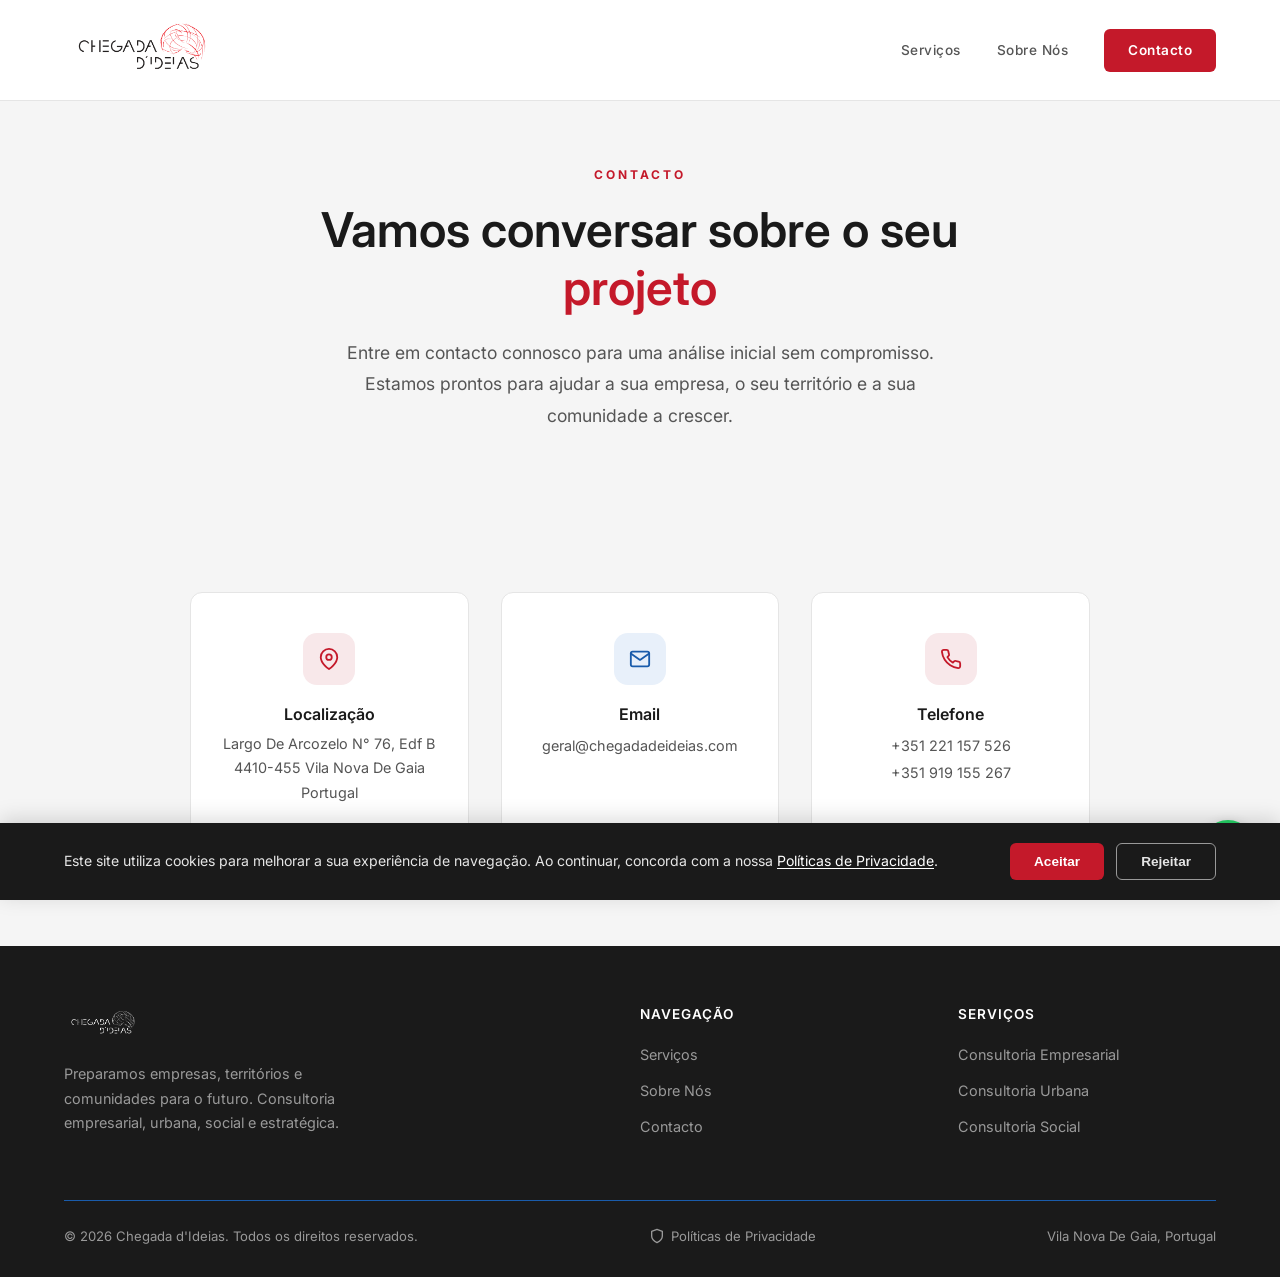
==== commit 178e7991: "Adicionar botão flutuante WhatsApp e encurtar textos dos serviços Co-Authored-By: Claude Opus 4.6 <n" ====
--- a/contacto.html
+++ b/contacto.html
@@ -18,13 +18,13 @@
   <!-- ====== NAVBAR ====== -->
   <nav class="navbar scrolled">
     <div class="container">
-      <a href="index.html" class="nav-logo">
+      <a href="/" class="nav-logo">
         <img src="assets/logo-cdi.png" alt="Chegada d'Ideias">
       </a>
       <div class="nav-links">
-        <a href="servicos.html">Serviços</a>
-        <a href="sobre.html">Sobre Nós</a>
-        <a href="contacto.html" class="nav-cta active">Contacto</a>
+        <a href="servicos">Serviços</a>
+        <a href="sobre">Sobre Nós</a>
+        <a href="contacto" class="nav-cta active">Contacto</a>
       </div>
       <button class="nav-toggle" aria-label="Menu">
         <span></span>
@@ -83,20 +83,20 @@
         </div>
         <div class="footer-col">
           <h4>Navegação</h4>
-          <a href="servicos.html">Serviços</a>
-          <a href="sobre.html">Sobre Nós</a>
-          <a href="contacto.html">Contacto</a>
+          <a href="servicos">Serviços</a>
+          <a href="sobre">Sobre Nós</a>
+          <a href="contacto">Contacto</a>
         </div>
         <div class="footer-col">
           <h4>Serviços</h4>
-          <a href="servicos.html#empresarial">Consultoria Empresarial</a>
-          <a href="servicos.html#urbana">Consultoria Urbana</a>
-          <a href="servicos.html#social">Consultoria Social</a>
+          <a href="servicos#empresarial">Consultoria Empresarial</a>
+          <a href="servicos#urbana">Consultoria Urbana</a>
+          <a href="servicos#social">Consultoria Social</a>
         </div>
       </div>
       <div class="footer-bottom">
         <span>&copy; 2026 Chegada d'Ideias. Todos os direitos reservados.</span>
-        <a href="privacidade.html" class="footer-reclamacoes">
+        <a href="privacidade" class="footer-reclamacoes">
           <svg width="16" height="16" viewBox="0 0 24 24" fill="none" stroke="currentColor" stroke-width="2" stroke-linecap="round" stroke-linejoin="round"><path d="M12 22s8-4 8-10V5l-8-3-8 3v7c0 6 8 10 8 10z"/></svg>
           Políticas de Privacidade
         </a>
@@ -108,13 +108,18 @@
   <!-- ====== COOKIE BANNER ====== -->
   <div class="cookie-banner" id="cookieBanner">
     <div class="container">
-      <p>Este site utiliza cookies para melhorar a sua experiência de navegação. Ao continuar, concorda com a nossa <a href="privacidade.html">Políticas de Privacidade</a>.</p>
+      <p>Este site utiliza cookies para melhorar a sua experiência de navegação. Ao continuar, concorda com a nossa <a href="privacidade">Políticas de Privacidade</a>.</p>
       <div class="cookie-buttons">
         <button class="cookie-btn cookie-btn-accept" id="cookieAccept">Aceitar</button>
         <button class="cookie-btn cookie-btn-reject" id="cookieReject">Rejeitar</button>
       </div>
     </div>
   </div>
+
+  <!-- ====== WHATSAPP FLOAT ====== -->
+  <a href="https://wa.me/351919155267" target="_blank" rel="noopener" class="whatsapp-float" aria-label="Contactar via WhatsApp">
+    <svg viewBox="0 0 32 32"><path d="M16.004 0h-.008C7.174 0 0 7.176 0 16.004c0 3.5 1.132 6.744 3.058 9.374L1.058 31.14l5.964-1.966A15.9 15.9 0 0 0 16.004 32C24.826 32 32 24.826 32 16.004S24.826 0 16.004 0zm9.302 22.602c-.388 1.094-1.938 2.002-3.168 2.266-.844.18-1.946.322-5.66-1.216-4.752-1.966-7.808-6.786-8.044-7.1-.228-.316-1.906-2.54-1.906-4.844s1.206-3.436 1.636-3.906c.388-.424.916-.598 1.218-.598.152 0 .288.008.41.014.43.018.646.044.93.72.354.846 1.218 2.966 1.324 3.182.108.216.216.506.072.792-.136.294-.256.424-.472.676-.216.252-.422.446-.638.718-.194.236-.414.49-.172.922.242.424 1.076 1.776 2.312 2.878 1.59 1.416 2.886 1.87 3.354 2.06.354.144.774.108 1.024-.152.318-.332.71-.882 1.108-1.424.284-.388.642-.436 1.032-.29.396.14 2.508 1.182 2.938 1.398.43.216.716.324.822.504.104.18.104 1.042-.284 2.136z"/></svg>
+  </a>
 
   <script>
     // Mobile menu
--- a/css/style.css
+++ b/css/style.css
@@ -35,6 +35,7 @@
 html {
   scroll-behavior: smooth;
   font-size: 16px;
+  background: var(--dark);
 }
 
 body {
@@ -43,6 +44,10 @@
   background: var(--white);
   line-height: 1.7;
   -webkit-font-smoothing: antialiased;
+  min-height: 100vh;
+  min-height: 100dvh;
+  display: flex;
+  flex-direction: column;
 }
 
 a {
@@ -212,10 +217,12 @@
 
 /* --- Hero --- */
 .hero {
-  min-height: 100vh;
+  min-height: min(100vh, 900px);
+  min-height: min(100dvh, 900px);
   display: flex;
   align-items: center;
   padding-top: 100px;
+  padding-bottom: 40px;
   background: var(--white);
   position: relative;
   overflow: hidden;
@@ -692,6 +699,7 @@
   background: var(--dark);
   color: var(--gray-400);
   padding: 60px 0 30px;
+  margin-top: auto;
 }
 
 .footer-grid {
@@ -1243,7 +1251,16 @@
 
   .hero-content p { margin: 0 auto 40px; }
   .hero-buttons { justify-content: center; }
-  .hero-visual { display: none; }
+
+  .hero-visual {
+    order: -1;
+    max-width: 320px;
+    margin: 0 auto;
+  }
+
+  #networkCanvas {
+    max-width: 320px;
+  }
 
   .about-grid {
     grid-template-columns: 1fr;
@@ -1264,6 +1281,13 @@
   .services-accordion {
     grid-template-columns: 1fr;
   }
+
+  #empresarial { order: 1; }
+  #panel-empresarial { order: 2; }
+  #urbana { order: 3; }
+  #panel-urbana { order: 4; }
+  #social { order: 5; }
+  #panel-social { order: 6; }
 
   .accordion-header {
     flex-direction: row;
@@ -1504,3 +1528,45 @@
     justify-content: center;
   }
 }
+
+/* --- WhatsApp Floating Button --- */
+.whatsapp-float {
+  position: fixed;
+  bottom: 24px;
+  right: 24px;
+  width: 56px;
+  height: 56px;
+  background: #25D366;
+  border-radius: 50%;
+  display: flex;
+  align-items: center;
+  justify-content: center;
+  box-shadow: 0 4px 12px rgba(0, 0, 0, 0.25);
+  z-index: 999;
+  transition: transform 0.2s, box-shadow 0.2s;
+}
+
+.whatsapp-float:hover {
+  transform: scale(1.1);
+  box-shadow: 0 6px 20px rgba(0, 0, 0, 0.3);
+}
+
+.whatsapp-float svg {
+  width: 28px;
+  height: 28px;
+  fill: #fff;
+}
+
+@media (max-width: 768px) {
+  .whatsapp-float {
+    bottom: 18px;
+    right: 18px;
+    width: 50px;
+    height: 50px;
+  }
+
+  .whatsapp-float svg {
+    width: 24px;
+    height: 24px;
+  }
+}
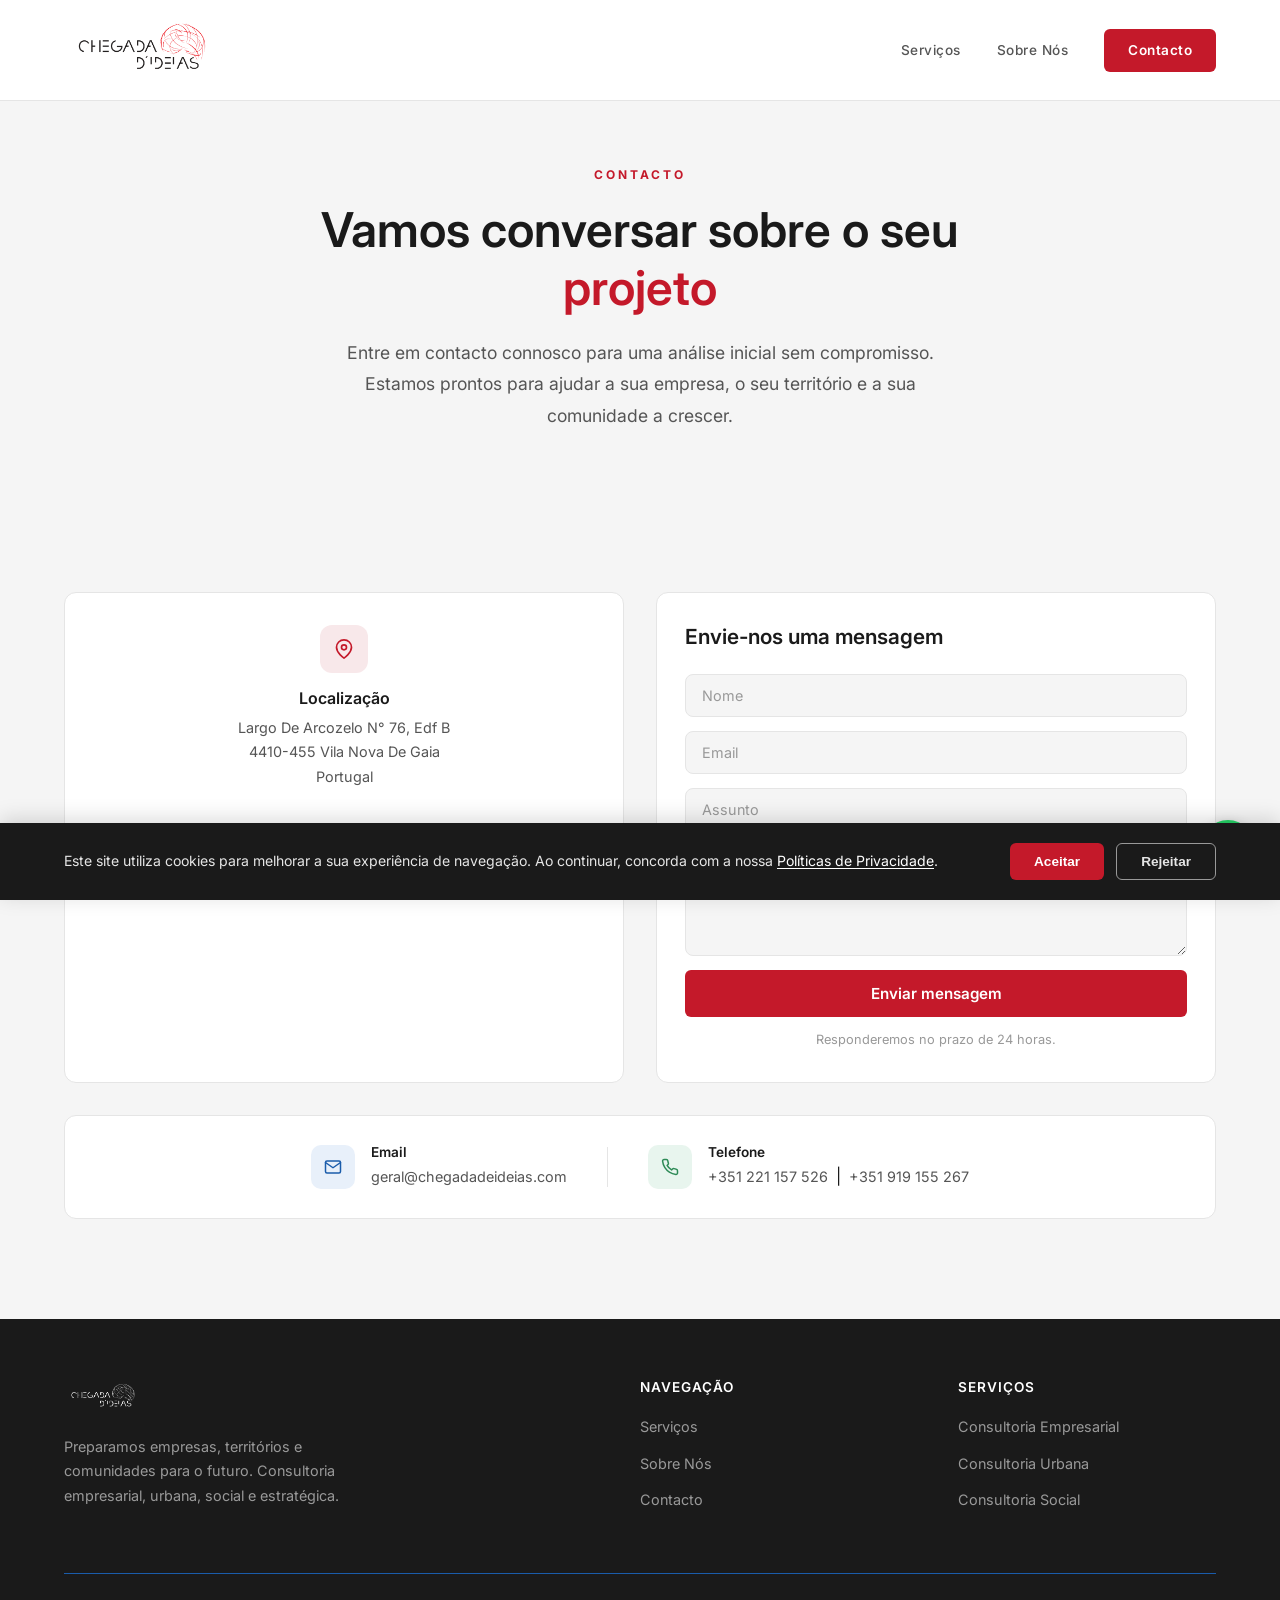
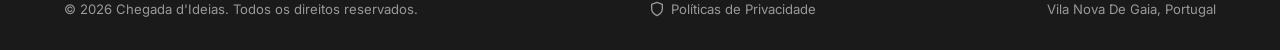
==== commit 0783753e: "Mapa no cartão de localização, formulário de contacto e barra email/telefone Co-Authored-By: Claude " ====
--- a/contacto.html
+++ b/contacto.html
@@ -46,28 +46,69 @@
   <!-- ====== CONTACTO - CARTÕES ====== -->
   <section class="contact" id="contacto">
     <div class="container">
-      <div class="contact-cards reveal">
-        <div class="contact-card">
+      <!-- Linha principal: Localização + Formulário -->
+      <div class="contact-layout reveal">
+
+        <!-- Coluna esquerda: localização com mapa -->
+        <div class="contact-card contact-card-location">
           <div class="contact-item-icon">
             <svg viewBox="0 0 24 24"><path d="M21 10c0 7-9 13-9 13s-9-6-9-13a9 9 0 0 1 18 0z"/><circle cx="12" cy="10" r="3"/></svg>
           </div>
           <h4>Localização</h4>
           <p>Largo De Arcozelo N° 76, Edf B<br>4410-455 Vila Nova De Gaia<br>Portugal</p>
-        </div>
-        <div class="contact-card">
+          <div class="contact-map">
+            <iframe
+              src="https://maps.google.com/maps?q=Largo+De+Arcozelo+76,+4410-455+Vila+Nova+de+Gaia,+Portugal&t=&z=16&ie=UTF8&iwloc=&output=embed"
+              width="100%"
+              height="200"
+              style="border:0; border-radius: 8px;"
+              allowfullscreen=""
+              loading="lazy"
+              referrerpolicy="no-referrer-when-downgrade"
+              title="Localização Chegada d'Ideias">
+            </iframe>
+          </div>
+        </div>
+
+        <!-- Coluna direita: formulário -->
+        <div class="contact-form-wrapper">
+          <h3>Envie-nos uma mensagem</h3>
+          <form action="https://formsubmit.co/geral@chegadadeideias.com" method="POST" class="contact-form" id="contactForm">
+            <input type="text" name="name" placeholder="Nome" required>
+            <input type="email" name="email" placeholder="Email" required>
+            <input type="text" name="_subject" placeholder="Assunto">
+            <textarea name="message" placeholder="A sua mensagem..." rows="5" required></textarea>
+            <input type="hidden" name="_captcha" value="true">
+            <input type="hidden" name="_next" value="https://chegadadeideias.com/contacto">
+            <input type="hidden" name="_template" value="table">
+            <input type="text" name="_honey" style="display:none">
+            <button type="submit" class="btn-primary">Enviar mensagem</button>
+          </form>
+          <p class="form-note">Responderemos no prazo de 24 horas.</p>
+        </div>
+
+      </div>
+
+      <!-- Linha inferior: Email + Telefone -->
+      <div class="contact-details reveal">
+        <div class="contact-detail-item">
           <div class="contact-item-icon">
             <svg viewBox="0 0 24 24"><path d="M4 4h16c1.1 0 2 .9 2 2v12c0 1.1-.9 2-2 2H4c-1.1 0-2-.9-2-2V6c0-1.1.9-2 2-2z"/><polyline points="22,6 12,13 2,6"/></svg>
           </div>
-          <h4>Email</h4>
-          <a href="mailto:geral@chegadadeideias.com">geral@chegadadeideias.com</a>
-        </div>
-        <div class="contact-card">
+          <div>
+            <h4>Email</h4>
+            <a href="mailto:geral@chegadadeideias.com">geral@chegadadeideias.com</a>
+          </div>
+        </div>
+        <div class="contact-detail-divider"></div>
+        <div class="contact-detail-item">
           <div class="contact-item-icon">
             <svg viewBox="0 0 24 24"><path d="M22 16.92v3a2 2 0 0 1-2.18 2 19.79 19.79 0 0 1-8.63-3.07 19.5 19.5 0 0 1-6-6 19.79 19.79 0 0 1-3.07-8.67A2 2 0 0 1 4.11 2h3a2 2 0 0 1 2 1.72c.127.96.361 1.903.7 2.81a2 2 0 0 1-.45 2.11L8.09 9.91a16 16 0 0 0 6 6l1.27-1.27a2 2 0 0 1 2.11-.45c.907.339 1.85.573 2.81.7A2 2 0 0 1 22 16.92z"/></svg>
           </div>
-          <h4>Telefone</h4>
-          <a href="tel:+351221157526">+351 221 157 526</a><br>
-          <a href="tel:+351919155267">+351 919 155 267</a>
+          <div>
+            <h4>Telefone</h4>
+            <a href="tel:+351221157526">+351 221 157 526</a> &nbsp;|&nbsp; <a href="tel:+351919155267">+351 919 155 267</a>
+          </div>
         </div>
       </div>
     </div>
--- a/css/style.css
+++ b/css/style.css
@@ -626,43 +626,41 @@
   background: var(--gray-100);
 }
 
-.contact-cards {
+.contact-layout {
   display: grid;
-  grid-template-columns: repeat(3, 1fr);
+  grid-template-columns: 1fr 1fr;
   gap: 32px;
-  max-width: 900px;
-  margin: 0 auto;
+  align-items: stretch;
 }
 
 .contact-card {
   text-align: center;
-  padding: 40px 28px;
+  padding: 32px 24px;
   background: var(--white);
   border: 1px solid var(--gray-200);
   border-radius: 12px;
   transition: all 0.3s ease;
 }
 
-.contact-card:hover {
-  border-color: transparent;
-  box-shadow: 0 8px 32px rgba(0,0,0,0.08);
-  transform: translateY(-4px);
+.contact-card-location {
+  display: flex;
+  flex-direction: column;
 }
 
 .contact-card .contact-item-icon {
-  width: 52px;
-  height: 52px;
+  width: 48px;
+  height: 48px;
   background: var(--red-light);
-  border-radius: 14px;
+  border-radius: 12px;
   display: flex;
   align-items: center;
   justify-content: center;
-  margin: 0 auto 20px;
+  margin: 0 auto 16px;
 }
 
 .contact-card .contact-item-icon svg {
-  width: 22px;
-  height: 22px;
+  width: 20px;
+  height: 20px;
   stroke: var(--red);
   fill: none;
   stroke-width: 2;
@@ -670,14 +668,6 @@
   stroke-linejoin: round;
 }
 
-.contact-card:nth-child(2) .contact-item-icon {
-  background: var(--blue-light);
-}
-
-.contact-card:nth-child(2) .contact-item-icon svg {
-  stroke: var(--blue);
-}
-
 .contact-card h4 {
   font-size: 1rem;
   margin-bottom: 8px;
@@ -691,7 +681,169 @@
 }
 
 .contact-card a:hover {
-  color: var(--blue);
+  color: var(--red);
+}
+
+.contact-map {
+  margin-top: 16px;
+  flex: 1;
+  min-height: 180px;
+}
+
+.contact-map iframe {
+  width: 100%;
+  height: 100%;
+  min-height: 180px;
+  display: block;
+}
+
+/* Contact Details Bar */
+.contact-details {
+  display: flex;
+  align-items: center;
+  justify-content: center;
+  gap: 40px;
+  margin-top: 32px;
+  padding: 28px 32px;
+  background: var(--white);
+  border: 1px solid var(--gray-200);
+  border-radius: 12px;
+}
+
+.contact-detail-item {
+  display: flex;
+  align-items: center;
+  gap: 16px;
+  text-align: left;
+}
+
+.contact-detail-item .contact-item-icon {
+  width: 44px;
+  height: 44px;
+  min-width: 44px;
+  border-radius: 10px;
+  display: flex;
+  align-items: center;
+  justify-content: center;
+}
+
+.contact-detail-item:first-child .contact-item-icon {
+  background: var(--blue-light);
+}
+
+.contact-detail-item:first-child .contact-item-icon svg {
+  width: 18px;
+  height: 18px;
+  stroke: var(--blue);
+  fill: none;
+  stroke-width: 2;
+  stroke-linecap: round;
+  stroke-linejoin: round;
+}
+
+.contact-detail-item:last-child .contact-item-icon {
+  background: var(--green-light);
+}
+
+.contact-detail-item:last-child .contact-item-icon svg {
+  width: 18px;
+  height: 18px;
+  stroke: var(--green);
+  fill: none;
+  stroke-width: 2;
+  stroke-linecap: round;
+  stroke-linejoin: round;
+}
+
+.contact-detail-item h4 {
+  font-size: 0.85rem;
+  margin-bottom: 2px;
+}
+
+.contact-detail-item a {
+  font-size: 0.9rem;
+  color: var(--gray-700);
+  transition: color 0.2s;
+}
+
+.contact-detail-item a:hover {
+  color: var(--red);
+}
+
+.contact-detail-divider {
+  width: 1px;
+  height: 40px;
+  background: var(--gray-200);
+}
+
+/* Contact Form */
+.contact-form-wrapper {
+  background: var(--white);
+  border: 1px solid var(--gray-200);
+  border-radius: 12px;
+  padding: 32px 28px;
+  display: flex;
+  flex-direction: column;
+}
+
+.contact-form-wrapper h3 {
+  margin-bottom: 24px;
+  font-size: 1.3rem;
+}
+
+.contact-form {
+  display: flex;
+  flex-direction: column;
+  gap: 14px;
+  flex: 1;
+}
+
+.contact-form input,
+.contact-form textarea {
+  width: 100%;
+  padding: 12px 16px;
+  border: 1px solid var(--gray-200);
+  border-radius: 8px;
+  font-family: var(--font-body);
+  font-size: 0.9rem;
+  color: var(--dark);
+  background: var(--gray-100);
+  transition: border-color 0.2s, box-shadow 0.2s;
+  outline: none;
+}
+
+.contact-form input:focus,
+.contact-form textarea:focus {
+  border-color: var(--red);
+  box-shadow: 0 0 0 3px var(--red-light);
+}
+
+.contact-form input::placeholder,
+.contact-form textarea::placeholder {
+  color: var(--gray-400);
+}
+
+.contact-form textarea {
+  resize: vertical;
+  min-height: 100px;
+  flex: 1;
+}
+
+.contact-form .btn-primary {
+  display: inline-block;
+  width: 100%;
+  text-align: center;
+  border: none;
+  cursor: pointer;
+  font-family: var(--font-body);
+  font-size: 0.95rem;
+}
+
+.form-note {
+  font-size: 0.8rem;
+  color: var(--gray-400);
+  margin-top: 12px;
+  text-align: center;
 }
 
 /* --- Footer --- */
@@ -1311,8 +1463,8 @@
     grid-template-columns: repeat(2, 1fr);
   }
 
-  .contact-cards {
-    grid-template-columns: repeat(3, 1fr);
+  .contact-layout {
+    grid-template-columns: 1fr 1fr;
   }
 
   .footer-grid {
@@ -1362,10 +1514,30 @@
   }
 
 
-  .contact-cards {
+  .contact-layout {
     grid-template-columns: 1fr;
-    max-width: 400px;
-    margin: 0 auto;
+  }
+
+  .contact-details {
+    flex-direction: column;
+    gap: 20px;
+    padding: 24px 20px;
+  }
+
+  .contact-detail-divider {
+    width: 80%;
+    height: 1px;
+  }
+
+  .contact-detail-item {
+    justify-content: center;
+    text-align: center;
+    flex-direction: column;
+    gap: 10px;
+  }
+
+  .contact-form-wrapper {
+    padding: 28px 20px;
   }
 
   .about-stats {
